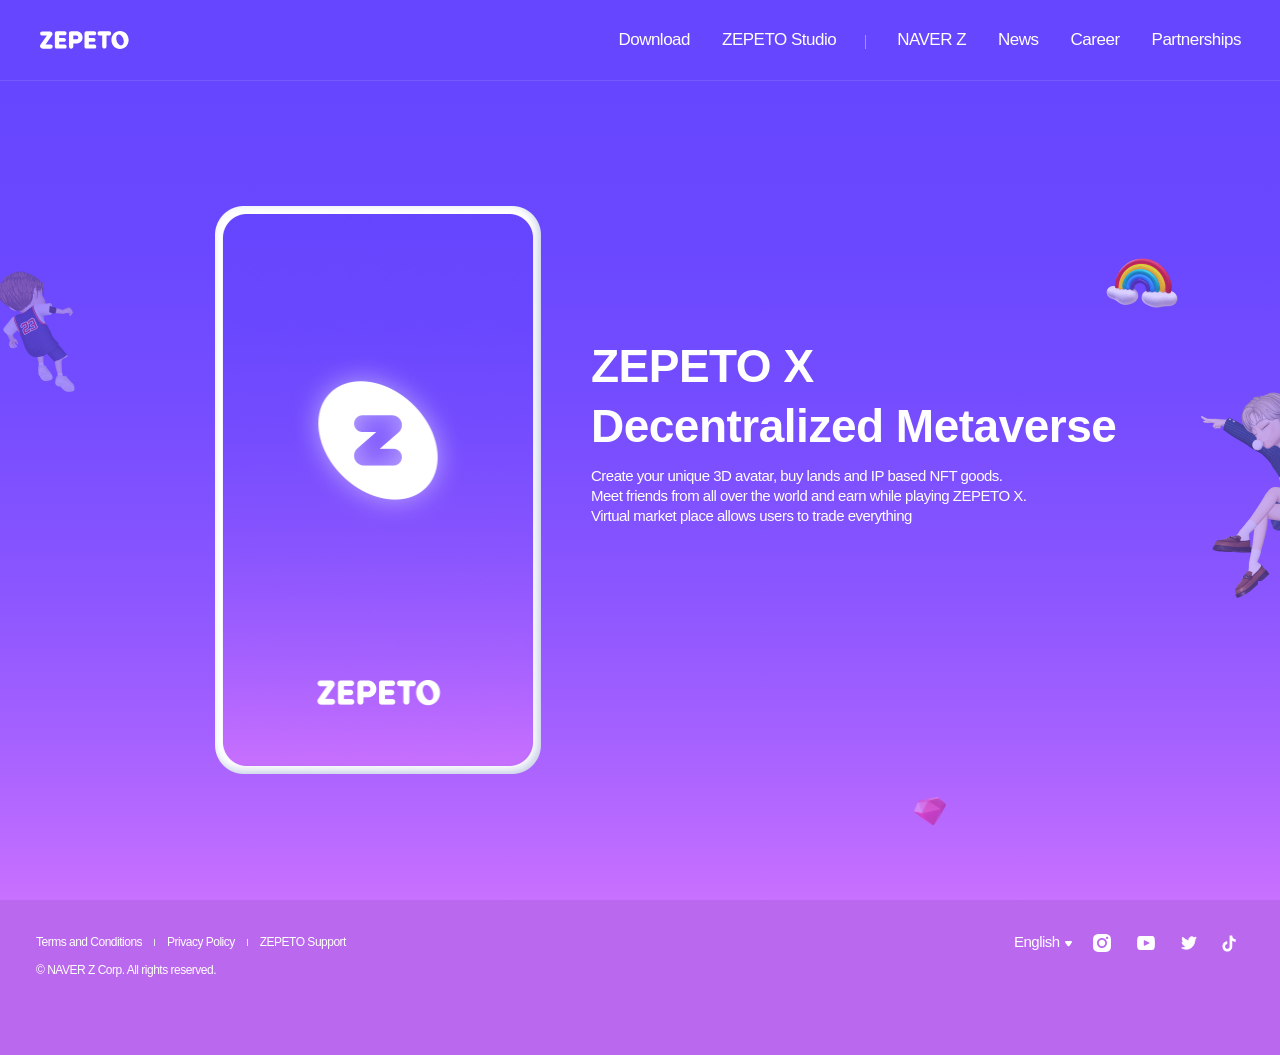
==== index07a0.html @ eac51ada "1" ====
<!DOCTYPE html>
<html lang="en">

<!-- Mirrored from zepeto.me/?language=en by HTTrack Website Copier/3.x [XR&CO'2014], Thu, 25 Nov 2021 13:07:26 GMT -->
<!-- Added by HTTrack --><meta http-equiv="content-type" content="text/html;charset=UTF-8" /><!-- /Added by HTTrack -->
<head>
  <meta charset="UTF-8">
  <meta name="viewport" content="width=device-width,initial-scale=1.0,maximum-scale=1.0,minimum-scale=1.0,user-scalable=no">
  <meta http-equiv="X-UA-Compatible" content="ie=edge">
  <link rel="stylesheet" type="text/css" href="css/zepetome.css">

  <meta name="naver-site-verification" content="c43b88be338559709f50de729c3451b8334baef3" />
  <meta name="description" content="Another me in another universe">
  <meta property="og:url" content="index.html"/>
  <meta property="og:type" content="website"/>
  <meta property="og:title" content="ZEPETO"/>
  <meta property="og:description" content="Make Yours"/>
  <meta property="og:image" content="img/og_zepeto.png"/>

  <title>ZEPETO - Make Yours</title>
</head>
<body>
  <div class="wrapper">
    <!-- 헤더 -->
    <header class="hd">
      <h1 class="logo"><a href="javascript:void(0)"><span class="blind">zepeto</span></a></h1>
      <div class="home_menu">
        <ul class="gnb">
          <!-- [D] active 클래스에 글자스타일 변경 -->
          <li class="active">
            <span class="gnb_tit">Service</span>
            <a href="javascript:void(0)">Download</a>
          </li>
          <li class="zepetostudio"><a href="https://studio.zepeto.me/" target="_blank">ZEPETO Studio</a></li>
          <!-- [D] 클래스명 gnb_wh_bar는 pc에서 왼쪽에 막대바를 넣어줌 -->
          <li class="gnb_wh_bar naverz">
            <span class="gnb_tit">Company</span>
            <a href="https://www.naverz-corp.com/" target="_blank">NAVER Z</a>
          </li>
          <li><a href="https://www.naverz-corp.com/news" target="_blank">News</a></li>
          <li><a href="https://recruit.naverz-corp.com/naverz/recruitMain" target="_blank">Career</a></li>
          <li class="contact"><a href="https://www.naverz-corp.com/contact" target="_blank">Partnerships</a></li>
        </ul>
        <!-- [D] 클릭시 home_menu removeClass('on') + html,body removeClass('on') -->
        <div class="close_box">
          <button class="close_btn" type="button"><span class="blind">close</span></button>
        </div>
      </div>
      <!-- [D] 클릭시 home_menu toggleClass('on') + html,body addClass('on')-->
      <button type="button" class="btn_home_hamber"><span class="blind">open menu</span></button>
    </header>
    <!-- //헤더 -->
    
      <div class="bg-wrapper">
        <!-- 콘텐츠 -->
        <div class="content">
          <!-- 배경 애니메이션 -->
          <div class="animation_wrap">
            <!-- [D] 클래스명에 따라 배경이미지/위치 변경 -->
            <div class="animation_1"></div>
            <div class="animation_2"></div>
            <div class="animation_3"></div>
            <div class="animation_4"></div>
            <div class="animation_5"></div>
            <div class="animation_6"></div>
            <div class="animation_7"></div>
            <div class="animation_8"></div>
          </div>
          <div class="content_inner_wrap">
            <div class="text_area">
              <strong class="main_tit">ZEPETO X<br> Decentralized Metaverse </strong>
              <p class="main_tx">Create your unique 3D avatar, buy lands and IP based NFT goods. <br>
                Meet friends from all over the world and earn while playing ZEPETO X. <br>
                Virtual market place allows users to trade everything<br class="pc-only"> </p>
          </div>
            <!-- 비디오삽입 -->
            <div class="video_area">
              <video type="video/mp4" src="video/zepeto-video-new.mp4" title="zepetome video" autoplay muted loop playsinline>
              </video>
            </div>
            <!-- //비디오삽입 -->

          </div>
          <!-- //배경 애니메이션 -->
        </div>
        <!-- //콘텐츠 -->
        
        <!-- 푸터 -->
        <footer class="ft">
          <div class="inner">
              <ul class="ft_nav">
                <li class="pc-nav"><a href="https://support.zepeto.me/hc/en-us/articles/360047786633" target="_blank">Terms and Conditions</a></li>
                <li class="mb-nav"><a href="https://support.zepeto.me/hc/en-us/articles/360047786633" target="_blank">Terms of Use</a></li>
                <li><a href="https://support.zepeto.me/hc/en-us/articles/360050411493" target="_blank">Privacy Policy</a></li>
                <li><a href="https://support.zepeto.me/" target="_blank">ZEPETO Support</a></li>
              </ul>
              <ul class="ft_sns">
                <!-- [d] class 명에 따라 배경 이미지 변경 -->
                <li><a href="https://www.instagram.com/zepeto.official/" target="_blank" class="icon_instagram"><span class="blind">instagram</span></a></li>
                <li><a href="http://youtube.com/c/zepeto_official" target="_blank" class="icon_youtube"><span class="blind">youtube</span></a></li>
                <li class="common"><a href="https://twitter.com/zepeto_official" target="_blank" class="icon_tweeter"><span class="blind">tweeter</span></a></li>
                <!-- [d] 트위터는 언어별로 다르게 보여줌 (한국어는 ko-only,일본어는 jp-only, 그외 언어는 common display:none/block) -->
                <li class="ko-only"><a href="https://twitter.com/zepeto_kr" target="_blank" class="icon_tweeter"><span class="blind">tweeter</span></a></li>
                <li class="jp-only"><a href="https://twitter.com/zepeto_jp" target="_blank" class="icon_tweeter"><span class="blind">tweeter</span></a></li>
                <li><a href="https://www.tiktok.com/@zepeto.official.tt" target="_blank" class="icon_tiktok"><span class="blind">tiktok</span></a></li>
              </ul>
              <!-- [D]클릭시 toggleClass('on') -->
              <div class="lang_select_box">
                <a href="javascript:void(0)" class="select_value">English</a>
                <span class="icon_arr_down"></span>
                <div class="select_list_wrap">
                  <ul class="select_list">
                    <!-- [D] 클릭시 selected 클래스추가 -->
                    <li class="ko"><a href="index2fd1.html?language=ko">한국어</a></li>
                    <li class="en selected"><a href="index07a0.html?language=en">English</a></li>
                    <li class="ja"><a href="index3012.html?language=ja">日本語</a></li>
                    <li class="zh_hans"><a href="indexfae8.html?language=zh">汉语</a></li>
                  </ul>
                </div>
              </div>
              <p class="copy">
                &copy; NAVER Z Corp. All rights reserved.
              </p>
            </div>
        </footer>
        <!-- //푸터 -->
      </div>
  </div>
  
  <script src="js/jquery-1.12.4.min.js"></script>
  <script src="js/zepeto.js"></script>
</body>

<!-- Mirrored from zepeto.me/?language=en by HTTrack Website Copier/3.x [XR&CO'2014], Thu, 25 Nov 2021 13:07:26 GMT -->
</html>
---- css/zepetome.css ----
@charset "UTF-8";
/* reset */
body, p, h1, h2, h3, h4, h5, h6, ul, ol, li, dl, dt, dd, table, th, td, form, fieldset, legend, input, textarea, button, select {
  margin: 0;
  padding: 0;
}

html, body {
  height: 100%;
}

html body, html input, html textarea, html select, html button, html table {
  font-weight: 400;
  font-size: 10px;
  letter-spacing: -0.5px;
  font-family: -apple-system, BlinkMacSystemFont, AppleSDGothicNeo, Helvetica, Malgun Gothic, Dotum, sans-serif;
}

input {
  -webkit-appearance: none;
}

button {
  border: 0;
  background-color: transparent;
}

img, fieldset {
  border: 0;
}

ul, ol {
  list-style: none;
}

em, address {
  font-style: normal;
}

a {
  text-decoration: none;
}

a:hover, a:active, a:focus {
  text-decoration: none;
}

.blind, .u_skip {
  overflow: hidden !important;
  position: absolute !important;
  clip: rect(0, 0, 0, 0) !important;
  width: 1px !important;
  height: 1px !important;
  margin: -1px !important;
}

/* font css */
/*한국어*/
/* notosanskr_thin */
@font-face {
  font-family: 'Noto Sans KR';
  font-style: normal;
  font-weight: 100;
  src: local("Noto Sans KR Thin"), local("notosansKR-Thin"), url("../font/NotoSansKR-Thin.otf") format("otf"), url("../font/NotoSansKR-Thin.woff2") format("woff2"), url("../font/NotoSansKR-Thin.woff") format("woff");
}

/* notosanskr_light */
@font-face {
  font-family: 'Noto Sans KR';
  font-style: normal;
  font-weight: 300;
  src: url("../font/notosanskr_light.eot");
  /* IE9 Compat Modes */
  src: local("Noto Sans KR Light"), local("notosansKR-Light"), url("../font/NotoSansKR-Light.otf") format("otf"), url("../font/notosanskr_lightd41d.eot?#iefix") format("embedded-opentype"), url("../font/NotoSansKR-Light.woff2") format("woff2"), url("../font/NotoSansKR-Light.woff") format("woff"), url("../font/notosanskr_light.ttf") format("truetype");
  /* Safari, Android, iOS */
}

/* notosanskr_regular */
@font-face {
  font-family: 'Noto Sans KR';
  font-style: normal;
  font-weight: 400;
  src: url("../font/notosanskr_regular.eot");
  /* IE9 Compat Modes */
  src: local("Noto Sans KR Regular"), local("notosansKR-Regular"), url("../font/NotoSansKR-Regular.otf") format("otf"), url("../font/notosanskr_regulard41d.eot?#iefix") format("embedded-opentype"), url("../font/NotoSansKR-Regular.woff2") format("woff2"), url("../font/NotoSansKR-Regular.woff") format("woff"), url("../font/notosanskr_regular.ttf") format("truetype");
  /* Safari, Android, iOS */
}

/* notosanskr_medium */
@font-face {
  font-family: 'Noto Sans KR';
  font-style: normal;
  font-weight: 500;
  src: url("../font/notosanskr_medium.eot");
  /* IE9 Compat Modes */
  src: local("Noto Sans KR Medium"), local("notosansKR-Medium"), url("../font/NotoSansKR-Medium.otf") format("otf"), url("../font/notosanskr_mediumd41d.eot?#iefix") format("embedded-opentype"), url("../font/NotoSansKR-Medium.woff2") format("woff2"), url("../font/NotoSansKR-Medium.woff") format("woff"), url("../font/notosanskr_medium.ttf") format("truetype");
  /* Safari, Android, iOS */
}

/* notosanskr_bold */
@font-face {
  font-family: 'Noto Sans KR';
  font-style: normal;
  font-weight: 700;
  src: url("../font/notosanskr_bold.eot");
  /* IE9 Compat Modes */
  src: local("Noto Sans KR Bold"), local("notosansKR-Bold"), url("../font/NotoSansKR-Bold.otf") format("otf"), url("../font/notosanskr_boldd41d.eot?#iefix") format("embedded-opentype"), url("../font/NotoSansKR-Bold.woff2") format("woff2"), url("../font/NotoSansKR-Bold.woff") format("woff"), url("../font/notosanskr_bold.ttf") format("truetype");
  /* Safari, Android, iOS */
}

/* notosanskr_black */
@font-face {
  font-family: 'Noto Sans KR';
  font-style: normal;
  font-weight: 900;
  src: url("../font/notosanskr_black.eot");
  /* IE9 Compat Modes */
  src: local("Noto Sans KR Black"), local("notosansKR-Black"), url("../font/NotoSansKR-Black.otf") format("otf"), url("../font/notosanskr_blackd41d.eot?#iefix") format("embedded-opentype"), url("../font/NotoSansKR-Black.woff2") format("woff2"), url("../font/NotoSansKR-Black.woff") format("woff"), url("../font/notosanskr_black.ttf") format("truetype");
  /* Safari, Android, iOS */
}

/*중국어*/
/* notosanssc_thin */
@font-face {
  font-family: 'Noto Sans SC';
  font-style: normal;
  font-weight: 100;
  src: local("Noto Sans SC Thin"), local("NotoSansSC-Thin"), url("../font/NotoSansSC-Thin.otf") format("otf"), url("../font/NotoSansSC-Thin.woff2") format("woff2"), url("../font/NotoSansSC-Thin.woff") format("woff");
}

/* notosanssc_light */
@font-face {
  font-family: 'Noto Sans SC';
  font-style: normal;
  font-weight: 300;
  src: url("../font/notosanssc_light.eot");
  /* IE9 Compat Modes */
  src: local("Noto Sans SC Light"), local("NotoSansSC-Light"), url("../font/NotoSansSC-Light.otf") format("otf"), url("../font/notosanssc_lightd41d.eot?#iefix") format("embedded-opentype"), url("../font/NotoSansSC-Light.woff2") format("woff2"), url("../font/NotoSansSC-Light.woff") format("woff"), url("../font/notosanssc_light.ttf") format("truetype");
  /* Safari, Android, iOS */
}

/* notosanssc_regular */
@font-face {
  font-family: 'Noto Sans SC';
  font-style: normal;
  font-weight: 400;
  src: url("../font/notosanssc_regular.eot");
  /* IE9 Compat Modes */
  src: local("Noto Sans SC Regular"), local("NotoSansSC-Regular"), url("../font/NotoSansSC-Regular.otf") format("otf"), url("../font/notosanssc_regulard41d.eot?#iefix") format("embedded-opentype"), url("../font/NotoSansSC-Regular.woff2") format("woff2"), url("../font/NotoSansSC-Regular.woff") format("woff"), url("../font/notosanssc_regular.ttf") format("truetype");
  /* Safari, Android, iOS */
}

/* notosanssc_medium */
@font-face {
  font-family: 'Noto Sans SC';
  font-style: normal;
  font-weight: 500;
  src: url("../font/notosanssc_medium.eot");
  /* IE9 Compat Modes */
  src: local("Noto Sans SC Medium"), local("NotoSansSC-Medium"), url("../font/NotoSansSC-Medium.otf") format("otf"), url("../font/notosanssc_mediumd41d.eot?#iefix") format("embedded-opentype"), url("../font/NotoSansSC-Medium.woff2") format("woff2"), url("../font/NotoSansSC-Medium.woff") format("woff"), url("../font/notosanssc_medium.ttf") format("truetype");
  /* Safari, Android, iOS */
}

/* notosanssc_bold */
@font-face {
  font-family: 'Noto Sans SC';
  font-style: normal;
  font-weight: 700;
  src: url("../font/notosanssc_bold.eot");
  /* IE9 Compat Modes */
  src: local("Noto Sans SC Bold"), local("NotoSansSC-Bold"), url("../font/NotoSansSC-Bold.otf") format("otf"), url("../font/notosanssc_boldd41d.eot?#iefix") format("embedded-opentype"), url("../font/NotoSansSC-Bold.woff2") format("woff2"), url("../font/NotoSansSC-Bold.woff") format("woff"), url("../font/notosanssc_bold.ttf") format("truetype");
  /* Safari, Android, iOS */
}

/* notosanssc_black */
@font-face {
  font-family: 'Noto Sans SC';
  font-style: normal;
  font-weight: 900;
  src: url("../font/notosanssc_black.eot");
  /* IE9 Compat Modes */
  src: local("Noto Sans SC Black"), local("NotoSansSC-Black"), url("../font/NotoSansSC-Black.otf") format("otf"), url("../font/notosanssc_blackd41d.eot?#iefix") format("embedded-opentype"), url("../font/NotoSansSC-Black.woff2") format("woff2"), url("../font/NotoSansSC-Black.woff") format("woff"), url("../font/notosanssc_black.ttf") format("truetype");
  /* Safari, Android, iOS */
}

/*일본어*/
/* notosansjp-thin */
@font-face {
  font-family: 'Noto Sans JP';
  font-style: normal;
  font-weight: 100;
  src: local("Noto Sans Japanese Thin"), local("NotoSansJapanese-Thin"), url("../font/NotoSansJP-Thin.otf") format("otf"), url("../font/NotoSansJP-Thin.woff2") format("woff2"), url("../font/NotoSansJP-Thin.woff") format("woff");
}

/* notosansjp-light */
@font-face {
  font-family: 'Noto Sans JP';
  font-style: normal;
  font-weight: 300;
  src: url("../font/notosansjp_light.eot");
  /* IE9 Compat Modes */
  src: local("Noto Sans Japanese Light"), local("NotoSansJapanese-Light"), url("../font/NotoSansJP-Light.otf") format("otf"), url("../font/notosansjp_lightd41d.eot?#iefix") format("embedded-opentype"), url("../font/NotoSansJP-Light.woff2") format("woff2"), url("../font/NotoSansJP-Light.woff") format("woff"), url("../font/notosansjp_light.ttf") format("truetype"), url("../font/notosansjp_light.html#NotoSansJP") format("svg");
  /* Legacy iOS */
}

/* notosansjp_regular */
@font-face {
  font-family: 'Noto Sans JP';
  font-style: normal;
  font-weight: 400;
  src: url("../font/notosansjp_regular.eot");
  /* IE9 Compat Modes */
  src: local("Noto Sans Japanese Regular"), local("NotoSansJapanese-Regular"), url("../font/NotoSansJP-Regular.otf") format("otf"), url("../font/notosansjp_regulard41d.eot?#iefix") format("embedded-opentype"), url("../font/NotoSansJP-Regular.woff2") format("woff2"), url("../font/NotoSansJP-Regular.woff") format("woff"), url("../font/notosansjp_regular.ttf") format("truetype"), url("../font/notosansjp_regular.html#NotoSansJP") format("svg");
  /* Legacy iOS */
}

/* notosansjp-medium */
@font-face {
  font-family: 'Noto Sans JP';
  font-style: normal;
  font-weight: 500;
  src: url("../font/notosansjp_medium.eot");
  /* IE9 Compat Modes */
  src: local("Noto Sans Japanese Medium"), local("NotoSansJapanese-Medium"), url("../font/NotoSansJP-Medium.otf") format("otf"), url("../font/notosansjp_mediumd41d.eot?#iefix") format("embedded-opentype"), url("../font/NotoSansJP-Medium.woff2") format("woff2"), url("../font/NotoSansJP-Medium.woff") format("woff"), url("../font/notosansjp_medium.ttf") format("truetype"), url("../font/notosansjp_medium.html#NotoSansJP") format("svg");
  /* Legacy iOS */
}

/* notosansjp-bold */
@font-face {
  font-family: 'Noto Sans JP';
  font-style: normal;
  font-weight: 700;
  src: url("../font/notosansjp_bold.eot");
  /* IE9 Compat Modes */
  src: local("Noto Sans Japanese Bold"), local("NotoSansJapanese-Bold"), url("../font/NotoSansJP-Bold.otf") format("eot") url("../font/notosansjp_boldd41d.eot?#iefix") format("embedded-opentype"), url("../font/NotoSansJP-Bold.woff2") format("woff2"), url("../font/NotoSansJP-Bold.woff") format("woff"), url("../font/notosansjp_bold.ttf") format("truetype"), url("../font/notosansjp_bold.html#NotoSansJP") format("svg");
  /* Legacy iOS */
}

/* notosansjp-black */
@font-face {
  font-family: 'Noto Sans JP';
  font-style: normal;
  font-weight: 900;
  src: url("../font/notosansjp_black.eot");
  /* IE9 Compat Modes */
  src: local("Noto Sans Japanese Black"), local("NotoSansJapanese-Black"), url("../font/NotoSansJP-Black.otf") format("otf"), url("../font/notosansjp_blackd41d.eot?#iefix") format("embedded-opentype"), url("../font/NotoSansJP-Black.woff2") format("woff2"), url("../font/NotoSansJP-Black.woff") format("woff"), url("../font/notosansjp_black.ttf") format("truetype"), url("../font/notosansjp_black.html#NotoSansJP") format("svg");
  /* Legacy iOS */
}

.hd {
  position: fixed;
  top: 0;
  left: 0;
  right: 0;
  z-index: 10;
  width: 100%;
  background-color: #6646FF;
  height: 80px;
  font-size: 0;
  border-bottom: 1px solid rgba(255, 255, 255, 0.1);
}

.hd:after {
  content: '';
  display: inline-block;
  width: 0;
  height: 100%;
  vertical-align: middle;
}

.hd .logo {
  position: absolute;
  display: inline-block;
  vertical-align: top;
  left: 40px;
  top: 31px;
  z-index: 10;
}

@media (max-width: 499px) {
  .hd .logo {
    top: 28px;
    left: 20px;
  }
}

.hd .logo a {
  display: block;
  width: 89px;
  height: 18px;
  background: url(../img/zepeto_logo.svg) no-repeat 0 0;
  background-size: 89px 18px;
}

@media (max-width: 499px) {
  .hd .logo a {
    width: 70px;
    height: 14px;
    background-size: 70px 14px;
  }
}

.hd .btn_home_hamber {
  position: absolute;
  top: 27px;
  left: 33px;
  display: none;
  width: 30px;
  height: 30px;
  background: url(../img/hamburger_500.svg) no-repeat 0 0;
  background-size: 30px 30px;
}

@media (max-width: 865px) {
  .hd .btn_home_hamber {
    display: block;
    top: 20px;
    right: 16px;
    left: auto;
  }
}

@media (min-width: 500px) and (max-width: 749px) {
  .hd .btn_home_hamber {
    top: 25px;
    right: 38px;
  }
}

@media (min-width: 750px) and (max-width: 865px) {
  .hd .btn_home_hamber {
    top: 25px;
    right: 38px;
  }
}

@media (max-width: 499px) {
  .hd .btn_home_hamber {
    background: url(../img/hamburger.svg) no-repeat 0 0;
    background-size: 30px 30px;
  }
}

.hd .home_menu {
  height: 100%;
  float: right;
  padding-right: 25px;
}

.hd .home_menu:after {
  content: '';
  display: inline-block;
  width: 0;
  height: 100%;
  vertical-align: middle;
}

.hd .home_menu .gnb {
  display: inline-block;
  vertical-align: middle;
}

.hd .home_menu .gnb li {
  display: inline-block;
  text-align: center;
}

.hd .home_menu .gnb li .gnb_tit {
  display: none;
}

.hd .home_menu .gnb li.zepetostudio, .hd .home_menu .gnb li.naverz {
  font-family: -apple-system, BlinkMacSystemFont, AppleSDGothicNeo, Helvetica, Malgun Gothic, Dotum, sans-serif !important;
}

.hd .home_menu .gnb li ~ li {
  margin-left: 4px;
}

.hd .home_menu .gnb li a {
  height: 100%;
  display: block;
  padding: 14px;
  font-weight: 300;
  font-size: 17px;
  color: #fff;
}

.hd .home_menu .gnb li a:hover {
  color: rgba(255, 255, 255, 0.7);
}

.hd .home_menu .gnb li.active a {
  font-weight: 500;
  color: #fff;
}

.hd .home_menu .gnb li.gnb_wh_bar {
  margin-left: 15px;
  position: relative;
  padding-left: 18px;
}

.hd .home_menu .gnb li.gnb_wh_bar:before {
  content: '';
  display: inline-block;
  width: 1px;
  height: 14px;
  background-color: #fff;
  opacity: 0.4;
  position: absolute;
  left: 0px;
  top: 19px;
}

.hd .home_menu .close_box {
  display: none;
}

.hd .home_menu .close_btn {
  position: absolute;
  top: 20px;
  right: 16px;
  vertical-align: middle;
  display: none;
  width: 30px;
  height: 30px;
  background: url(../img/stroke_btn.png) no-repeat 0 0;
  background-size: 30px 30px;
}

@media (max-width: 865px) {
  .hd .home_menu {
    overflow-x: hidden;
    overflow-y: auto;
    position: fixed;
    top: 0;
    bottom: 0;
    right: -100%;
    background-color: #fff;
    width: 320px;
    padding: 70px 20px 42px;
    -webkit-box-sizing: border-box;
    box-sizing: border-box;
    border-right: 1px solid #e9e9ef;
    text-align: left;
    z-index: 12;
  }
  .hd .home_menu:after {
    display: none;
  }
  .hd .home_menu.on {
    right: 0;
  }
  .hd .home_menu .gnb {
    display: block;
    padding: 0 10px;
  }
  .hd .home_menu .gnb li {
    display: block;
    line-height: 50px;
    text-align: left;
    width: 100% !important;
  }
  .hd .home_menu .gnb li .gnb_tit {
    display: block;
    color: #9B99A8;
    font-size: 13px;
    font-weight: 500;
    line-height: 16px;
    margin-bottom: 5px;
    font-family: -apple-system, BlinkMacSystemFont, AppleSDGothicNeo, Helvetica, Malgun Gothic, Dotum, sans-serif !important;
  }
  .hd .home_menu .gnb li ~ li {
    margin-left: 0;
  }
  .hd .home_menu .gnb li a {
    display: block;
    height: 50px;
    padding: 0;
    font-weight: 600;
    color: #323232;
    font-size: 20px;
    letter-spacing: -.5px;
  }
  .hd .home_menu .gnb li a:hover {
    color: #323232;
  }
  .hd .home_menu .gnb li.gnb_wh_bar {
    margin-left: 0px;
    margin-top: 33px;
    padding-left: 0;
  }
  .hd .home_menu .gnb li.gnb_wh_bar ~ li {
    height: 52px;
  }
  .hd .home_menu .gnb li.gnb_wh_bar a {
    margin-left: 0px;
  }
  .hd .home_menu .gnb li.gnb_wh_bar a:before {
    content: none;
  }
  .hd .home_menu .gnb li.active a {
    font-weight: 600;
    color: #5c46ff;
  }
  .hd .home_menu .close_box,
  .hd .home_menu .close_btn {
    display: block;
  }
}

@media (min-width: 750px) and (max-width: 865px) {
  .hd .home_menu {
    padding: 83px 20px 42px;
  }
  .hd .home_menu .close_btn {
    background: url(../img/stroke_btn_800.svg) no-repeat center center;
    background-size: 30px 30px;
    width: 30px;
    height: 30px;
    top: 28px;
    right: 36px;
  }
}

@media (min-width: 500px) and (max-width: 749px) {
  .hd .home_menu {
    padding: 83px 20px 42px;
  }
  .hd .home_menu .close_btn {
    background: url(../img/stroke_btn_800.svg) no-repeat center center;
    background-size: 30px 30px;
    width: 30px;
    height: 30px;
    top: 28px;
    right: 36px;
  }
}

@media (max-width: 499px) {
  .hd .home_menu {
    width: 100%;
  }
}

@media (max-width: 499px) {
  .hd {
    height: 70px;
    border-bottom: none;
  }
}

.ft {
  position: absolute;
  bottom: 0;
  left: 0;
  right: 0;
  background-color: #ba68ed;
}

.ft .inner {
  padding: 35px 36px 70px;
  height: 155px;
  box-sizing: border-box;
}

.ft .ft_nav {
  font-size: 0;
  display: inline-block;
}

.ft .ft_nav li {
  display: inline-block;
}

.ft .ft_nav li a {
  font-weight: 300;
  font-size: 12px;
  color: #fff;
}

.ft .ft_nav li a:hover {
  color: rgba(255, 255, 255, 0.7);
}

.ft .ft_nav li ~ li:before {
  content: '';
  display: inline-block;
  margin: 0 12px;
  width: 1px;
  height: 7px;
  background-color: #e9e9ef;
}

.ft .ft_nav li.mb-nav {
  display: none;
}

.ft .ft_sns {
  position: absolute;
  top: 34px;
  right: 44px;
  font-size: 0;
  white-space: nowrap;
}

.ft .ft_sns li {
  display: inline-block;
  vertical-align: middle;
}

.ft .ft_sns li ~ li {
  margin-left: 25px;
}

.ft .ft_sns li a {
  display: block;
  background: url(../img/tweeter_btn.svg) no-repeat 0 0;
  background-size: 16px 14px;
  width: 16px;
  height: 14px;
}

.ft .ft_sns li a:hover {
  opacity: 0.7;
}

.ft .ft_sns li a.icon_tiktok {
  width: 14px;
  height: 17px;
  background: url(../img/tiktok_btn.svg) no-repeat 0 0;
  background-size: 14px 17px;
}

.ft .ft_sns li a.icon_youtube {
  width: 20px;
  height: 16px;
  background: url(../img/youtube_btn.svg) no-repeat 0 0;
  background-size: 20px 16px;
}

.ft .ft_sns li a.icon_instagram {
  width: 18px;
  height: 18px;
  background: url(../img/instagram_btn.svg) no-repeat 0 0;
  background-size: 18px 18px;
}

.ft .ft_sns li.ko-only {
  display: none;
}

.ft .ft_sns li.jp-only {
  display: none;
}

.ft .lang_select_box {
  position: absolute;
  top: 33px;
  right: 207px;
  display: inline-block;
  height: 18px;
  line-height: 18px;
  -webkit-box-sizing: border-box;
  box-sizing: border-box;
  vertical-align: middle;
  text-align: center;
  cursor: pointer;
}

.ft .lang_select_box .select_value {
  font-weight: 300;
  font-size: 15px;
  color: #fff;
  vertical-align: middle;
}

.ft .lang_select_box .select_value:hover {
  color: rgba(255, 255, 255, 0.7);
}

.ft .lang_select_box .select_value:hover + .icon_arr_down {
  opacity: 0.7;
}

.ft .lang_select_box .icon_arr_down {
  display: inline-block;
  vertical-align: top;
  background: url(../img/toggle_down.svg) no-repeat 0 0;
  background-size: 9px 6px;
  width: 9px;
  height: 6px;
  margin-top: 8px;
  margin-left: 2px;
}

.ft .lang_select_box .select_list_wrap {
  display: none;
  position: absolute;
  z-index: 1;
  bottom: -29px;
  right: -15px;
  min-width: 116px;
  padding: 10px 0;
  -webkit-box-sizing: border-box;
  box-sizing: border-box;
  border-radius: 8px;
  box-shadow: 0 2px 6px 0 rgba(0, 0, 0, 0.08);
  border: solid 0.5px #f8f8fb;
  background-color: #fff;
}

.ft .lang_select_box .select_list {
  overflow-x: hidden;
  overflow-y: auto;
  max-height: 264px;
  margin-right: 4px;
  /* 스크롤 바 */
  /* 스크롤 바 밑의 배경 */
  /* 실질적 스크롤 바 */
  /* 실질적 스크롤 바를 클릭할 때 */
}

.ft .lang_select_box .select_list::-webkit-scrollbar {
  width: 3px;
}

.ft .lang_select_box .select_list::-webkit-scrollbar-track {
  background-color: #fff;
}

.ft .lang_select_box .select_list::-webkit-scrollbar-thumb {
  background: #e9e9ef;
  border-radius: 1.5px;
}

.ft .lang_select_box .select_list::-webkit-scrollbar-thumb:active {
  background: #808080;
}

.ft .lang_select_box .select_list::-webkit-scrollbar-button {
  display: none;
}

.ft .lang_select_box .select_list li {
  padding: 0 17px 0 25px;
  line-height: normal;
}

.ft .lang_select_box .select_list li a {
  display: inline-block;
  font-weight: 500;
  font-size: 14px;
  line-height: 38px;
  color: #323232;
}

.ft .lang_select_box .select_list li.ko a, .ft .lang_select_box .select_list li.en a {
  font-size: 15px;
}

.ft .lang_select_box .select_list li.selected a {
  color: #5c46ff;
}

.ft .lang_select_box .select_list li:hover {
  background-color: #f8f8fb;
  color: #323232;
}

.ft .lang_select_box.on .select_list_wrap {
  display: block;
}

.ft .copy {
  margin-top: 14px;
  font-weight: 300;
  font-size: 12px;
  color: #fff;
  font-family: -apple-system,BlinkMacSystemFont,AppleSDGothicNeo, Helvetica,'맑은고딕', 'Malgun Gothic', Dotum, sans-serif !important;
}

@media (max-width: 865px) {
  .ft .ft_nav li a {
    color: white;
  }
  .ft .ft_sns li a {
    opacity: 1;
  }
  .ft .lang_select_box .select_value {
    color: #fff;
  }
  .ft .lang_select_box .icon_arr_down {
    opacity: 1;
  }
}

@media (min-width: 750px) and (max-width: 865px) {
  .ft .lang_select_box {
    top: 65px;
    right: 49px;
  }
}

@media (max-width: 749px) {
  .ft {
    position: relative;
  }
}

@media (min-width: 500px) and (max-width: 749px) {
  .ft .lang_select_box {
    top: 65px;
    right: 49px;
  }
}

@media (max-width: 499px) {
  .ft .inner {
    padding: 64px 20px 46px;
    text-align: center;
    height: 221px;
    box-sizing: border-box;
  }
  .ft .ft_nav li {
    display: block;
  }
  .ft .ft_nav li ~ li {
    margin-top: 15px;
  }
  .ft .ft_nav li ~ li:before {
    content: none;
  }
  .ft .ft_nav li.pc-nav {
    display: none;
  }
  .ft .ft_nav li.mb-nav {
    display: block;
  }
  .ft .ft_sns {
    left: 50%;
    top: 44px;
    right: auto;
    transform: translateX(-50%);
    -webkit-transform: translateX(-50%);
    -ms-transform: translateX(-50%);
  }
  .ft .ft_sns li a {
    background-size: 14px 12px;
    width: 14px;
    height: 12px;
  }
  .ft .ft_sns li a.icon_tiktok {
    width: 12px;
    height: 15px;
    background-size: 12px 15px;
  }
  .ft .ft_sns li a.icon_youtube {
    width: 17px;
    height: 14px;
    background-size: 17px 14px;
  }
  .ft .ft_sns li a.icon_instagram {
    width: 15px;
    height: 15px;
    background-size: 15px 15px;
  }
  .ft .ft_sns li ~ li {
    margin-left: 20px;
  }
  .ft .lang_select_box {
    display: none;
  }
  .ft .copy {
    margin-top: 38px;
    font-size: 10px;
  }
}

html:lang(ko) .ko-only {
  display: inline-block !important;
}

html:lang(ko) .jp-only {
  display: none !important;
}

html:lang(ko) .common {
  display: none !important;
}

html:lang(ja) .ko-only {
  display: none !important;
}

html:lang(ja) .jp-only {
  display: inline-block !important;
}

html:lang(ja) .common {
  display: none !important;
}

html[lang="en"] body, html[lang="en"] input, html[lang="en"] textarea, html[lang="en"] select, html[lang="en"] button, html[lang="en"] table {
  font-family: -apple-system, BlinkMacSystemFont, AppleSDGothicNeo, Helvetica, Malgun Gothic, Dotum, sans-serif;
}

html[lang="ko"] body, html[lang="ko"] input, html[lang="ko"] textarea, html[lang="ko"] select, html[lang="ko"] button, html[lang="ko"] table {
  font-family: -apple-system,BlinkMacSystemFont,AppleSDGothicNeo,'Noto Sans KR', Helvetica, '맑은고딕', 'Malgun Gothic', Dotum, sans-serif;
}

html[lang="ko"] .gnb {
  font-family: -apple-system, BlinkMacSystemFont, AppleSDGothicNeo, Helvetica, Malgun Gothic, Dotum, sans-serif !important;
}

html[lang="ch"] body, html[lang="ch"] input, html[lang="ch"] textarea, html[lang="ch"] select, html[lang="ch"] button, html[lang="ch"] table {
  font-family: -apple-system,BlinkMacSystemFont,AppleSDGothicNeo,'Noto Sans SC', Helvetica, '맑은고딕', 'Malgun Gothic', Dotum, sans-serif;
}

html[lang="ja"] body, html[lang="ja"] input, html[lang="ja"] textarea, html[lang="ja"] select, html[lang="ja"] button, html[lang="ja"] table {
  font-family: -apple-system,BlinkMacSystemFont,AppleSDGothicNeo,'Noto Sans JP', Helvetica,'맑은고딕', 'Malgun Gothic', Dotum, sans-serif;
}

html[lang="ja"] .gnb li.contact {
  font-family: -apple-system, BlinkMacSystemFont, AppleSDGothicNeo, Helvetica, Malgun Gothic, Dotum, sans-serif !important;
}

html[lang="ja"] .main_tit {
  word-break: normal;
}

@media (min-width: 500px) and (max-width: 749px) {
  html[lang="ja"] .main_tit {
    text-indent: 39px;
  }
}

@media (max-width: 499px) {
  html[lang="ja"] .main_tit {
    text-indent: 22px;
  }
}

body.on {
  overflow: hidden;
}

html.on {
  overflow: hidden;
}

body {
  background-color: #6646ff;
}

body:after {
  content: "";
  background-color: #ba68ed;
  position: fixed;
  height: 100vh;
  top: 50%;
  bottom: 0;
  right: 0;
  left: 0;
  z-index: -1;
}

@media (max-width: 865px) {
  html {
    overflow-x: hidden;
  }
}

.wrapper {
  position: relative;
  min-width: 946px;
  min-height: 1055px;
  overflow: hidden;
  height: 100vh;
}

@media (max-width: 865px) {
  .wrapper {
    min-width: auto;
  }
}

@media (max-width: 749px) {
  .wrapper {
    overflow-x: hidden;
  }
}

@media (max-width: 499px) {
  .wrapper {
    min-height: 871px;
  }
}

.bg-wrapper {
  height: 100%;
  position: relative;
  padding-top: 80px;
  box-sizing: border-box;
}

@media (max-width: 499px) {
  .bg-wrapper {
    padding-top: 70px;
  }
}

.content {
  background: linear-gradient(180deg, #6646FF 0%, #6A48FF 20.61%, #764DFF 40.71%, #8955FF 60.62%, #A561FF 80.31%, #C870FF 99.84%, #C870FF 100%);
  height: calc(100% - 155px);
  position: relative;
}

.content .content_inner_wrap {
  position: absolute;
  width: 924px;
  top: 0;
  height: 569px;
  right: 0;
  bottom: 0;
  left: 0;
  margin: auto;
  overflow: hidden;
  transform: translateX(4%);
  -webkit-transform: translateX(4%);
  -ms-transform: translateX(4%);
}

@media (max-width: 865px) {
  .content .content_inner_wrap {
    transform: translateX(0);
    -ms-transform: translateX(0);
    -webkit-transform: translateX(0);
    width: 100%;
  }
}

@media (min-width: 750px) and (max-width: 865px) {
  .content .content_inner_wrap {
    transform: translateX(-7px);
    -ms-transform: translateX(-7px);
    -webkit-transform: translateX(-7px);
    margin: auto 60px;
  }
}

@media (max-width: 749px) {
  .content .content_inner_wrap {
    position: relative;
    display: flex;
    flex-direction: column;
    margin: 0 auto;
    height: 100%;
    text-align: center;
  }
}

.content .text_area {
  display: inline-block;
  max-width: 545px;
  margin-left: 50px;
}

@media (min-width: 750px) and (max-width: 865px) {
  .content .text_area {
    max-width: 317px;
    float: none;
    display: inline-block;
  }
}

@media (max-width: 749px) {
  .content .text_area {
    text-align: center;
    margin: 0 auto;
  }
}

.content .main_tit {
  display: inline-block;
  color: #fff;
  margin-top: 130px;
  font-weight: 700;
  font-size: 46px;
  line-height: 60px;
  margin-bottom: 10px;
}

.content .main_tit .tablet-only {
  display: none;
}

@media (min-width: 750px) and (max-width: 865px) {
  .content .main_tit {
    margin-top: 80px;
    margin-bottom: 15px;
    word-break: keep-all;
  }
  .content .main_tit .tablet-only {
    display: block;
  }
}

@media (min-width: 500px) and (max-width: 749px) {
  .content .main_tit {
    font-size: 40px;
    line-height: 50px;
    text-align: center;
    margin-top: 60px;
    margin-bottom: 50px;
  }
}

@media (max-width: 499px) {
  .content .main_tit {
    font-size: 28px;
    line-height: 34px;
    text-align: center;
    margin-top: 4px;
    margin-bottom: 20px;
  }
}

@media (max-width: 320px) {
  .content .main_tit {
    font-size: 27px;
  }
}

.content .main_tx {
  display: inline-block;
  font-size: 15px;
  line-height: 20px;
  color: #fff;
  font-weight: 100;
  margin-bottom: 40px;
}

.content .main_tx .tablet-only {
  display: none;
}

@media (min-width: 750px) and (max-width: 865px) {
  .content .main_tx .tablet-only {
    display: block;
  }
  .content .main_tx .pc-only {
    display: none;
  }
}

@media (min-width: 500px) and (max-width: 749px) {
  .content .main_tx {
    display: none;
  }
}

@media (max-width: 499px) {
  .content .main_tx {
    display: none;
  }
}

.content .video_area {
  float: left;
  width: 326px;
  height: 568px;
  text-align: center;
  padding-top: 8px;
  box-sizing: border-box;
  background: url(../img/img_phone_pc.png) no-repeat 0 0;
  background-size: 326px 568px;
}

@media (max-width: 749px) {
  .content .video_area {
    float: none;
    width: 208px;
    height: 360px;
    padding-top: 6px;
    margin: 0 auto;
    background: url(../img/img_phone_mobile.png) no-repeat 0 0;
    background-size: 208px 360px;
    padding-bottom: 6px;
  }
}

@media (max-width: 499px) {
  .content .video_area {
    margin: 0 auto;
  }
}

.content .video_area a {
  display: block;
}

.content .video_area video {
  width: 311px;
  height: 552px;
  border-radius: 24px;
}

@media (max-width: 749px) {
  .content .video_area video {
    width: 196px;
    height: 348px;
  }
}

.content .video_area video::-webkit-media-controls-panel {
  display: none !important;
  opacity: 1 !important;
}

.content .download_area {
  float: left;
  max-width: 545px;
  margin-left: 50px;
}

.content .download_area a {
  display: inline-block;
  vertical-align: top;
  width: 150px;
  height: 50px;
  background: url(../img/applestore_btn.svg) no-repeat 0 0;
  background-size: 150px 50px;
}

.content .download_area .googleplay {
  margin-left: 16px;
  background: url(../img/googleplay_btn.svg) no-repeat 0 0;
}

.content .download_area .download_btn {
  display: none;
}

@media (max-width: 749px) {
  .content .download_area {
    float: none;
    position: relative;
    width: 100%;
    height: 100%;
    margin: 0 auto;
  }
  .content .download_area a {
    display: none;
  }
  .content .download_area .download_btn {
    display: block;
    position: absolute;
    left: 0;
    right: 0;
    top: 0;
    bottom: 0;
    margin: auto;
    background: url(../img/btn_download.png) no-repeat 0 0;
    background-size: 295px 56px;
    width: 295px;
    height: 56px;
  }
}

@media (max-width: 499px) {
  .content .download_area .download_btn {
    background: url(../img/btn_download_mb.png) no-repeat 0 0;
    background-size: 279px 48px;
    width: 279px;
    height: 48px;
  }
}

.content .animation_wrap {
  position: absolute;
  height: 822px;
  width: 100%;
  min-width: 1152px;
  max-width: 1500px;
  left: 0;
  right: 0;
  bottom: 0;
  top: 0;
  margin: auto;
}

.content .animation_wrap div[class^="animation_"] {
  position: absolute;
  width: 200px;
  height: 200px;
  background: url(../img/spaceship_ico.png) no-repeat 0 0;
}

.content .animation_wrap div[class^="animation_"].animation_1 {
  top: 0px;
  left: -34px;
}

.content .animation_wrap div[class^="animation_"].animation_2 {
  background: url(../img/globe_ico.png) no-repeat 0 0;
  top: -3px;
  right: -127px;
}

.content .animation_wrap div[class^="animation_"].animation_3 {
  width: 300px;
  height: 300px;
  background: url(../img/avatar_1.png) no-repeat 0 0;
  top: 95px;
  left: 48px;
}

.content .animation_wrap div[class^="animation_"].animation_4 {
  background: url(../img/rainbow_ico.png) no-repeat 0 0;
  top: 120px;
  right: 176px;
}

.content .animation_wrap div[class^="animation_"].animation_5 {
  width: 300px;
  height: 300px;
  background: url(../img/avatar_2.png) no-repeat 0 0;
  top: 231px;
  right: 0px;
}

.content .animation_wrap div[class^="animation_"].animation_6 {
  width: 300px;
  height: 300px;
  background: url(../img/avatar_3.png) no-repeat 0 0;
  top: 508px;
  left: -57px;
}

.content .animation_wrap div[class^="animation_"].animation_7 {
  width: 300px;
  height: 300px;
  background: url(../img/avatar_4.png) no-repeat 0 0;
  bottom: -10px;
  left: 51%;
}

.content .animation_wrap div[class^="animation_"].animation_8 {
  background: url(../img/gem_ico.png) no-repeat 0 0;
  bottom: -10px;
  left: 62%;
}

@media (max-width: 1439px) {
  .content .animation_wrap div[class^="animation_"].animation_1, .content .animation_wrap div[class^="animation_"].animation_2 {
    display: none;
  }
  .content .animation_wrap div[class^="animation_"].animation_3 {
    left: -104px;
  }
  .content .animation_wrap div[class^="animation_"].animation_4 {
    right: 37px;
  }
  .content .animation_wrap div[class^="animation_"].animation_5 {
    right: -149px;
  }
  .content .animation_wrap div[class^="animation_"].animation_6 {
    left: -201px;
  }
  .content .animation_wrap div[class^="animation_"].animation_8 {
    left: 65%;
  }
}

@media (min-width: 750px) and (max-width: 865px) {
  .content .animation_wrap div[class^="animation_"] {
    display: none;
  }
}

@media (max-width: 865px) {
  .content .animation_wrap {
    display: none;
  }
}

@media (max-width: 499px) {
  .content {
    height: calc(100% - 221px);
  }
}

/*# sourceMappingURL=[data-uri] */
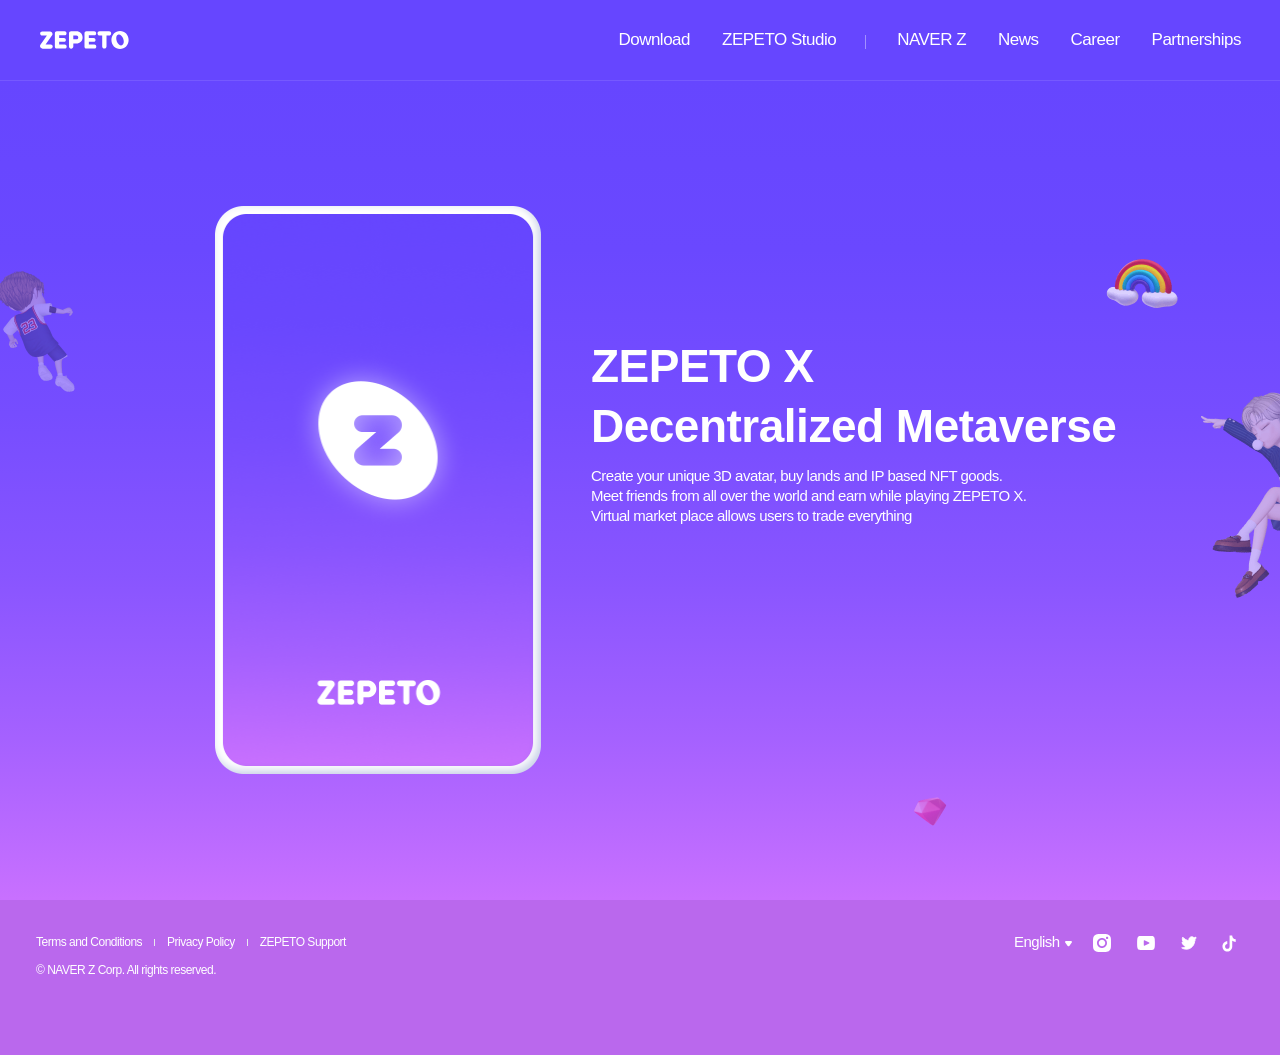
==== commit 851a244e: "final 1" ====
--- a/index07a0.html
+++ b/index07a0.html
@@ -1,8 +1,7 @@
 <!DOCTYPE html>
 <html lang="en">
 
-<!-- Mirrored from zepeto.me/?language=en by HTTrack Website Copier/3.x [XR&CO'2014], Thu, 25 Nov 2021 13:07:26 GMT -->
-<!-- Added by HTTrack --><meta http-equiv="content-type" content="text/html;charset=UTF-8" /><!-- /Added by HTTrack -->
+<meta http-equiv="content-type" content="text/html;charset=UTF-8" />
 <head>
   <meta charset="UTF-8">
   <meta name="viewport" content="width=device-width,initial-scale=1.0,maximum-scale=1.0,minimum-scale=1.0,user-scalable=no">
@@ -113,8 +112,7 @@
                     <!-- [D] 클릭시 selected 클래스추가 -->
                     <li class="ko"><a href="index2fd1.html?language=ko">한국어</a></li>
                     <li class="en selected"><a href="index07a0.html?language=en">English</a></li>
-                    <li class="ja"><a href="index3012.html?language=ja">日本語</a></li>
-                    <li class="zh_hans"><a href="indexfae8.html?language=zh">汉语</a></li>
+
                   </ul>
                 </div>
               </div>
@@ -131,5 +129,5 @@
   <script src="js/zepeto.js"></script>
 </body>
 
-<!-- Mirrored from zepeto.me/?language=en by HTTrack Website Copier/3.x [XR&CO'2014], Thu, 25 Nov 2021 13:07:26 GMT -->
+
 </html>
